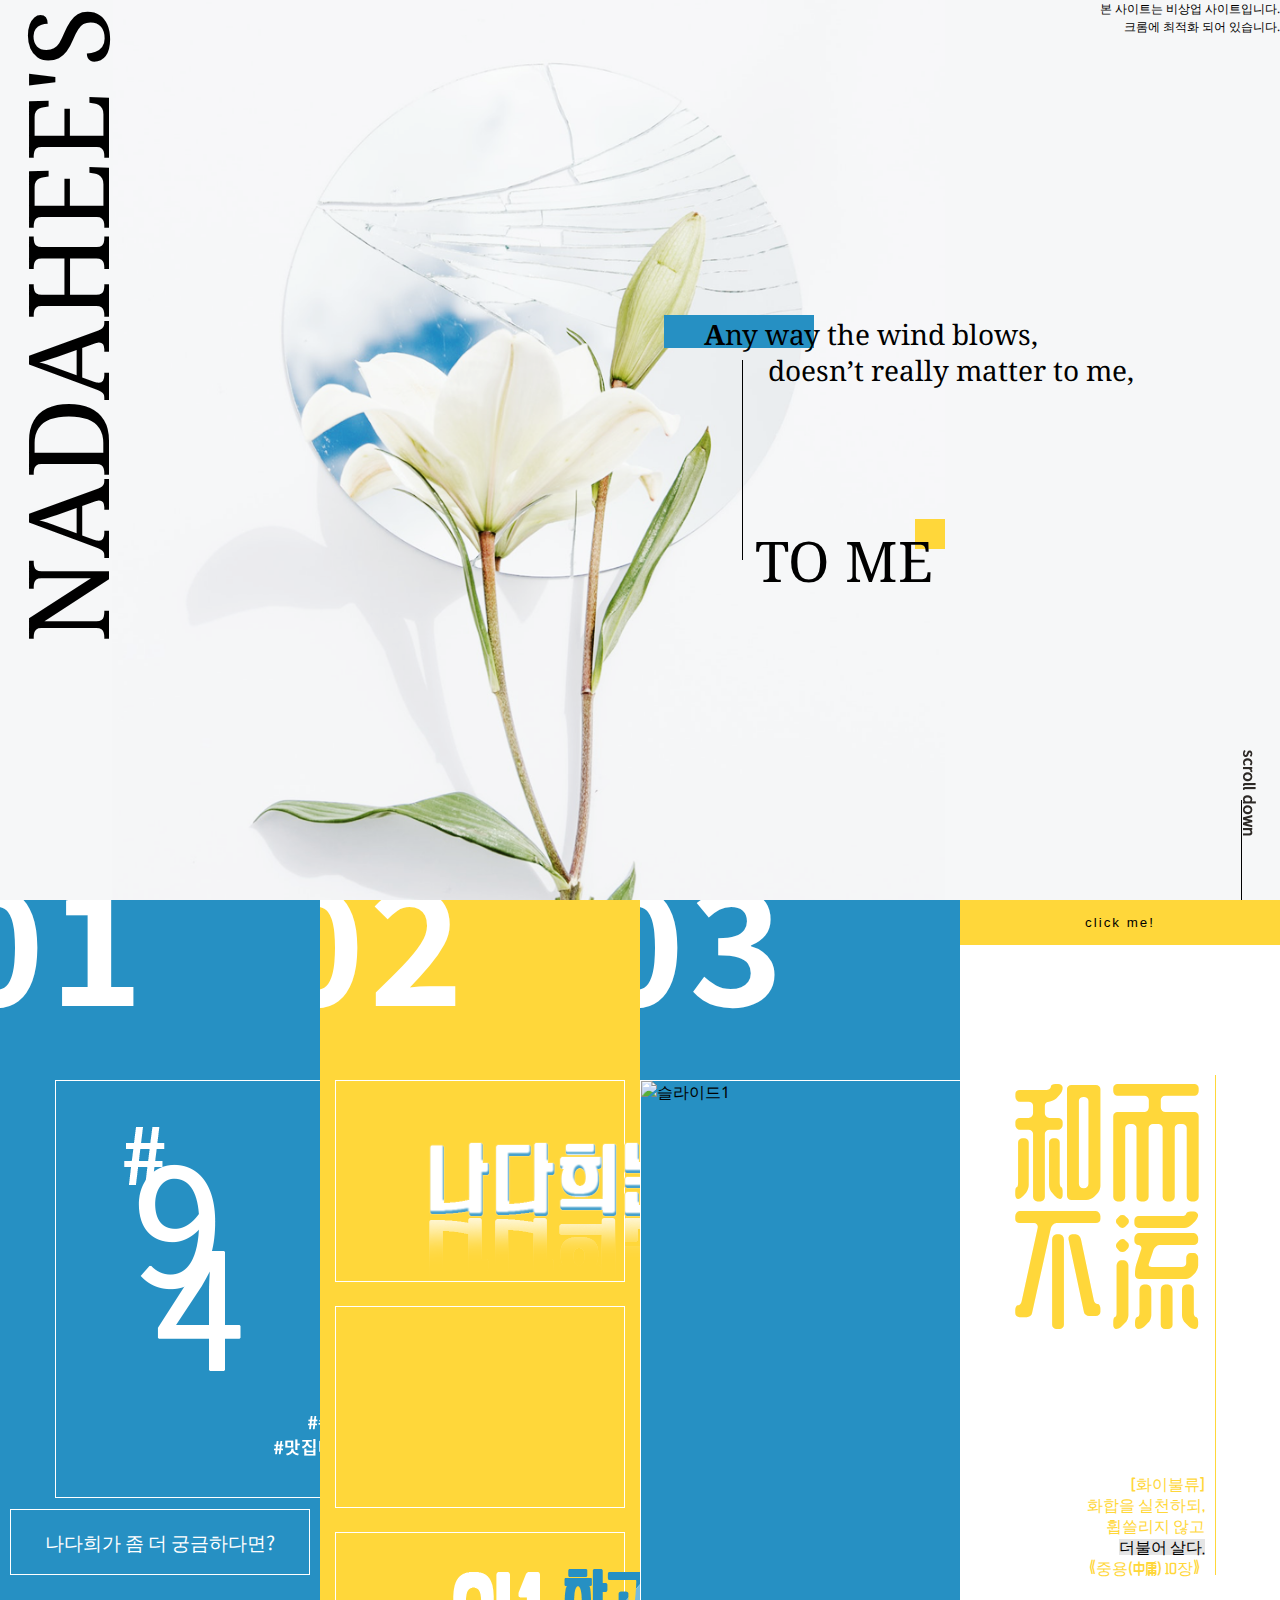
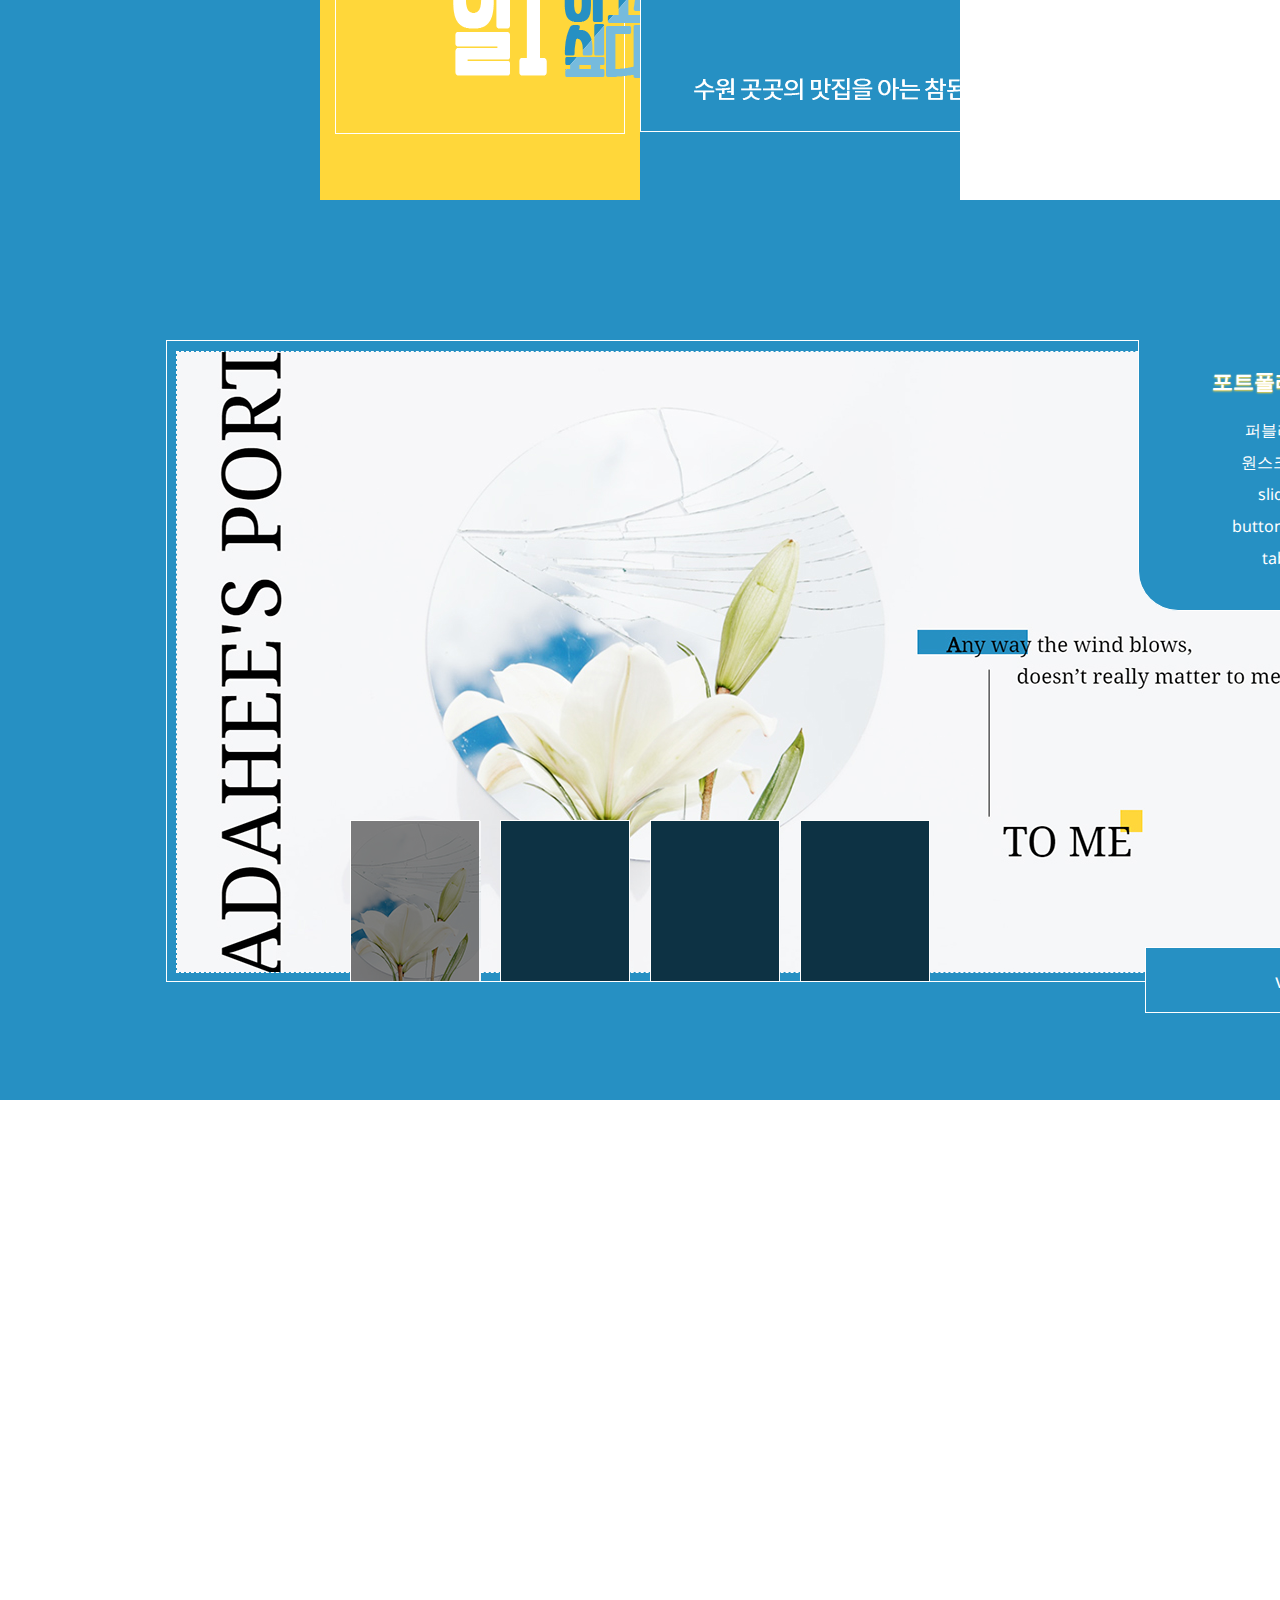
==== portfoliosite/index.html @ df6772e5 "portfoliosite first road" ====
<!DOCTYPE html>
<html lang="en">
<head>
	<meta charset="UTF-8">
	<link rel="stylesheet" href="./css/css.css">
<script type="text/javascript" src="http://code.jquery.com/jquery-1.12.4.min.js"></script>
	<link href="https://fonts.googleapis.com/css?family=Noto+Sans|Noto+Sans+SC|ZCOOL+QingKe+HuangYou|Noto+Serif&display=swap" rel="stylesheet">
	<title>나다희 포트폴리오 사이트 - 크롬최적화 :) </title>
</head>
<body>
	<div id="container">
		<section class="page" id="main">
			<div id="txt1">NADAHEE'S PORTFOLIO SITE</div>
			<div id="txt2"><strong>A</strong>ny way the wind blows,</div>
			<div id="txt3">doesn’t really matter to me,</div>
			<div id="line"></div>
			<div id="txt4">TO ME</div>
			<div id="line2"></div>
			<img id="scrd" src="./images/scrd.png" alt="scrolldown">
			<span>본 사이트는 비상업 사이트입니다.<br>크롬에 최적화 되어 있습니다.</span>
		</section>

		<section class="page" id="sub" style="background:#fff;">
			<div id="gongja"><span>和而不流</span><br><br><p>[화이불류]<br>화합을 실천하되, <br> 휩쓸리지 않고 <br> <mark style="background:rgba(0,0,0,0.1)">더불어 살다.</mark><br>《중용(中庸) 10장》</p></div>
			<section class="form">
				<div id="modal">
					<h1>01</h1>
					<img src="./images/profile.png" alt="나를 소개합니다.">
					<button id="resume">나다희가 좀 더 궁금하다면?</button>
				</div>
			</section>

			<section class="form">
				<div id="modal1">
					<h1>02</h1>
					<div class="formbox">
						<img src="./images/me.png" alt="나의장점1">
					</div>
					<div class="formbox">
					</div>
					<div class="formbox">
						<img src="./images/foryou.png" alt="나의장점3">
					</div>
				</div>
			</section>

			<section class="form">
				<div id="modal2">
					<h1>03</h1>
					<div id="slide_box">
						<ul>
							<li><img src="./images/kakaotalk01.jpg" alt="슬라이드1"></li>
							<li><img src="./images/kakaotalk02.jpg" alt="슬라이드2"></li>
							<li><img src="./images/kakaotalk03.jpg" alt="슬라이드3"></li>
						</ul>
					</div>
					<img id="that" src="./images/likethat.png">
				</div>
			</section>

			<section class="form">
				<div id="modal3" style="display:none;">
					<h1>04</h1>
					<div id="box04">
						<div><img src="./images/future1.png" alt="미래상"></div>
						<div><img src="./images/future2.png" alt="미래상2"></div>
					</div>
				</div>
				<button id="Btn" style="background:#ffd73a">click me!</button>
			</section>

		</section>

		<section class="page" id="sub2" style="background:#2690c3">
			<div id="txt5">PORTFOLIO</div>
			<div id="p_box">
				<div class="tabcontent" id="content1">
					<div class="guidebox">
						<h2>포트폴리오 사이트</h2>
						<span>퍼블리싱 100%</span>
						<span>원스크롤 페이지</span>
						<span>slide script</span>
						<span>button animation</span>
						<span>tab menu</span>
					</div>
					<div class="tc-box" style="background: url(./images/tc-content1.jpg); background-size:cover;">
					</div>
					<button class="viewBtn" onclick="window.open('index.html')">view</button>
				</div>
				<div class="tabcontent" id="content2">
					<div class="guidebox"></div>
					<div class="tc-box">
						rrrr
					</div>
					<button class="viewBtn">view</button>
				</div>
				<div class="tabcontent" id="content3">
					<div class="guidebox"></div>
					<div class="tc-box">
						rrrr
					</div>
					<button class="viewBtn">view</button>
				</div>
				<div class="tabcontent" id="content4">
					<div class="guidebox"></div>
					<div class="tc-box">
						eeee
					</div>
					<button class="viewBtn">view</button>
				</div>
			</div>
			<div id="thumbnail">
				<ul>
					<li class="tabtn" onclick="goTab('content1', this)" id="defaultOpen"><img src="./images/thumnail1.jpg"></li>
					<li class="tabtn" onclick="goTab('content2', this)"></li>
					<li class="tabtn" onclick="goTab('content3', this)"></li>
					<li class="tabtn" onclick="goTab('content4', this)"></li>
				</ul>
			</div>
		</section>
		<section id="last">
			<div id="contact">
				<h3>thank you for watching. :)</h3>
				<p>멋진 제가 되는 날을 기다리며 갈고 닦고 있습니다. <br> 함께 꿈꾸지 않으시겠어요?</p>
				<button>Join US</button>
			</div>
		</section>
	</div>
	<script src="./js/script.js"></script>
</body>
</html>
---- portfoliosite/css/css.css ----
@charset "uft-8"

*{box-sizing: border-box;}
body {
	width: 100%;
	margin:0;
	height:100%;
	padding:0;
	font-family: 'Noto Sans', sans-serif, 나눔고딕;
}

::selection {
	color:white;
}

#container {
	width: 100%;
	height: 330vh;
	margin:0;
	padding:0;
}

.page {
	padding:0;
	margin:0;
	width: 100%;
	height: 100vh;
	position: relative;
}

#main {
	background:url(../images/background.png);
	background-size: cover;
}

div#txt1 {
	width: 100%;
	height: 150px;
	-webkit-transform: rotate(-90deg);
	position: absolute;
	top:-8%;
	left:-45%;
	font-size: 7em;
	font-family: 'Noto serif', sans-serif;
	overflow: hidden;
}

div#txt2, div#txt3, div#txt4 {
	width: 380px;
	font-size: 28px;
	position: absolute;
	z-index: 999;
	font-family: 'Noto serif', sans-serif;
}

div#txt2 {
	top:35%;
	left:55%;
	animation: slideIn 1.5s ease 0.5s forwards;
}

@-webkit-keyframes slideIn {
  0% {
    -webkit-transform: translateX(-50px);
    opacity: 0;
  }
  100% {
    -webkit-transform: translateX(0);
    opacity: 1;
  }
}
@keyframes slideIn {
  0% {
    -webkit-transform: translateX(-50px);
    opacity: 0;
  }
  100% {
    -webkit-transform: translateX(0);
    opacity: 1;
  }
}     

div#txt3 {
	top:39%;
	left:60%;
}

div#txt4 {
	top:58%;
	left:59%;
	font-size: 56px;
}


div#txt2:after {
	content:"";
	display: block;
	width: 150px;
	height: 33px;
	background:#2690c3;
	position: absolute;
	top:0px;
	left:-40px;
	z-index: -1;
}

div#txt4:after {
	content:"";
	display: block;
	width: 30px;
	height: 30px;
	background: #ffd73a;
	position: absolute;
	top:-3px;
	right:50%;
	z-index: -1;
	animation:fade 1.5s linear 0.5s forwards;
}

@keyframes fade {
	from {opacity:0; -webkit-transform: scale(0.5);}
	to {opacity:1; -webkit-transform:scale(1);}
}


div#line {
	width: 1px;
	height: 200px;
	background: #000;
	position: absolute;
	top:40%;
	left:58%;
}

div#line2 {
	width: 1px;
	height: 100px;
	background: #000;
	position: absolute;
	bottom:0;
	right:3%;
}

#scrd {
	position: absolute;
	bottom:60px;
	right:1.5%;
	animation:scrd 1s linear 0.5s infinite;
}

@-webkit-keyframes scrd {
	0%, 100%{}
	50% {-webkit-transform:translateY(10%);}
}

@keyframes scrd {
	0%,100% {}
	50% {transform: translateY(10%);}
}

#main span {
	float:right;
	text-align: right;
	font-size: 12px;
}

/*페이지 1 끝, 2 시작*/

#sub {
   overflow: hidden;
}

#gongja {
	position: absolute;
	bottom:25%;
	right:5%;
	width:200px;
	height: 500px;
	border-right:1px solid #ffd73a;
	font-family: 'ZCOOL QingKe HuangYou', 나눔고딕;
	font-size: 8em;
	text-align: right;
	padding:0 10px;
	color:#ffd73a;
}

#gongja p {
	font-size: 16px;
}

.form {
   width: 25%;
   height: 100%;
   float:left;
   overflow: hidden;
}

#modal, #modal1, #modal2, #modal3 {
   width: 100%;
   height: 100%;
   position: relative;
 }

 #modal3 {
 	height: 95%;
 }

#modal, #modal2 {
	background:#2690c3;
}

#modal1, #modal3 {
	background:#ffd73a;
}

#modal:hover, #modal2:hover{
	background: url(../images/noise1.png);
	background-size: cover;
}

.form #Btn {
   width: 100%;
   height: 5%;
   outline: none;
   border:none;
   transition: 0.5s;
   letter-spacing: 2px;
   text-align: center;
}

h1 {
	font-size: 160px;
	padding:0;
	margin:0;
	position: absolute;
	top:-80px;
	left:-50px;
	color:#fff;
	font-family: 'Noto Sans SC';
	letter-spacing: 5px;
}

button#resume {
	width: 300px;
	height: 66px;
	border:1px solid #fff;
	background: transparent;
	outline:none;
	font-family: 'Noto Sans SC';
	font-size: 1.2em;
	font-weight: 400;
	color:#fff;
	position: absolute;
	bottom:25%;
	left:50%;
	transform: translate(-50%);
	z-index: 999;
	overflow: hidden;
}

button#resume:before {
	content:"";
	display: block;
	width: 0px;
	height: 66px;
	background: #ffd73a;
	transform: skew(15deg);
	position: absolute;
	top:0;
	left:-10px;
	z-index: -999;
}

button#resume:after {
	content:"";
	display: block;
	width: 33px;
	height: 33px;
	background: #ffd73a;
	border-radius: 50%;
	position: absolute;
	top:30%;
	left:45%;
	z-index: -999;
	opacity: 0;
}

button#resume:hover {
	border:0;
	text-shadow: 0px 0px 3px gray;
}

button#resume:hover:after {
	transition: 1.5s;
	border-radius: 50%;
	transform: scale(1.3);
	opacity: 0.5;
	filter:blur(2px);
}

#modal1 .formbox {
	width: 90%;
	height: 200px;
	border:1px solid #fff;
	position: relative;
	top:180px;
	margin:0 auto;
	margin-bottom:24px;
	transform-style: preserve-3d;
	transform:rotateZ(0deg);
}

#modal2 #that {
	margin-bottom:-45%;
	margin-left:20px;
}


#modal2 #slide_box{
	width: 430px;
	height: 650px;
	position: relative;
	top:180px;
	margin:0 auto;
	border:1px solid #fff;
	overflow: hidden;
}

#slide_box ul {
	position: relative;
	margin:0;
	padding:0;
	list-style: none;
	width: 1290px;
}

#slide_box ul li {
	display: block;
	float:left;
	margin:0;
	width: 430px;
}

#box04 {
	width: 430px;
	height: 650px;
	position: relative;
	top:180px;
	margin:0 auto;
	border:1px solid #fff;
	overflow: hidden;
}

#box04 div:nth-child(1) {
	position: absolute;
	right:-100%;
	top:-5%;
	animation:rightup 1.5s linear forwards;
	opacity: 0.2;
}

@keyframes rightup {
	to{
		right:-20%;
		opacity: 0.7;
	}
}

#box04 div:nth-child(2) {
	position: absolute;
	bottom:13%;
	left:5%;
	width: 430px;
	height: 200px;
	background: rgba(255,255,255,0.2);
	transform: skew(-16deg);
}

/*페이지 2 끝, 페이지 3 시작*/

#sub2 {
	position: relative;
}

div#txt5 {
	position: absolute;
	top:5%;
	left:0%;
	width: 650px;
	height: 150px;
	display: block;
	font-size: 7em;
	font-family: 'Noto serif', sans-serif;
	opacity: 0;
}

.activetxt {
	animation:leftup 1s ;
}

#p_box {
	position: relative;
	top:140px;
	left:13%;
	width: 1420px;
	height: 640px;
	border: 1px solid #fff;
}

#p_box .tabcontent {
	width: 1400px;
	height: 620px;
	background:transparent;
	display: none;
	text-align: center;
	margin:10px auto;
	border:1px dashed #fff;
}

.tc-box {
	position: relative;
	width: 100%;
	height: 100%;
	background: rgba(255,255,255,0.5);
	margin:0 auto;

}

.guidebox {
	position: absolute;
	right:9%;
	top:-1px;
	width:300px;
	height: 250px;
	background: #2690c3;
	border:1px solid #fff;
	border-top:0;
	border-radius: 0 0 40px 40px;
	z-index: 1;
	padding:10px;
}


.guidebox h2 {
	font-size: 21px;
	text-shadow: 0 1px 2px #ffd73a;
	color:#fff;
}

.guidebox span {
	display: block;
	line-height: 2;
	color:#fff;
}

.guidebox span:hover {
	color:#ffd73a;
	cursor:pointer;
}

#thumbnail {
	position: absolute;
	left:340px;
	bottom:105px;
	width:610px;
	height:190px;
}

#thumbnail ul {
	list-style: none;
	margin:0;
	padding:0;
}

#thumbnail ul li {
	width: 21%;
	height: 160px;
	float:left;
	border:1px solid #fff;
	background: #1b6589;
	margin:15px 10px;
	transition: 0.5s;
	position: relative;
}

#thumbnail ul li:after {
	content:"";
	position: absolute;
	top:0;
	left:0;
	width: 100%;
	height: 100%;
	background: #000;
	opacity: 0.5;
}

#thumbnail ul li:hover {
	transform: translateY(-20px) scale(1.1);
}

#thumbnail ul li:hover:after {
	opacity: 0;
}

.viewBtn {
	position: absolute;
	right:10%;
	bottom:-5%;
	width: 300px;
	height: 66px;
	border:1px solid #fff;
	background: #2690c3;
	outline: none;
	font-family: 'Noto Sans SC';
	font-size: 1.2em;
	font-weight: 400;
	color:#fff;
	overflow:hidden;
	z-index: 1;
}

.viewBtn:before {
    content: "";
    width: 430px;
    height: 430px;
    transform: rotate(65deg);
    border-top: 1px solid #ffd73a;
    position: absolute;
    top: 100px;
    left: -430px;
    z-index: -1;
    transition: 0.5s;
}

.viewBtn:hover:before {
	border-top:600px solid #ffd73a;
	transform-origin: center;
	height: 835px;
	top:-400px;
	right:0;
}



/*마지막 페이지*/

#last {
	width: 100%;
	height: 450px;
	margin-top:120px;
	position: relative;
	overflow: hidden;
}

#last #contact {
	position: absolute;
	left:50%;
	top:-100%;
	width:30%;
	height:200px;
	transform: translate(-50%);
	background: #ffd73a;
	z-index: 1;
	text-align: center;
	line-height: 2;
	font-size: 12px;
	opacity: 0;
}

#contact:after {
	content:"";
	display: block;
	width:100%;
	height:280px;
	border:1px solid #ffd73a;
	position: absolute;
	left:15%;
	top:-20%;
	z-index: -999;
}

#contact button {
	width:300px;
	height: 66px;
	border:1px solid #000;
	background: transparent;
	font-family: 'sans-serif'
	font-size:21px;
	outline: none;
	position: relative;
	z-index: 1;
	color:#000;
	overflow: hidden;
}

#contact button:after {
	content: "";
	display: none;
	width:300px;
	height:66px;
	background: #000;
	position: absolute;
	top:0;
	left:0;
	z-index: -1;
}

#contact button:hover {
	color:#fff;
}

#contact button:hover:after {
	display: block;
}
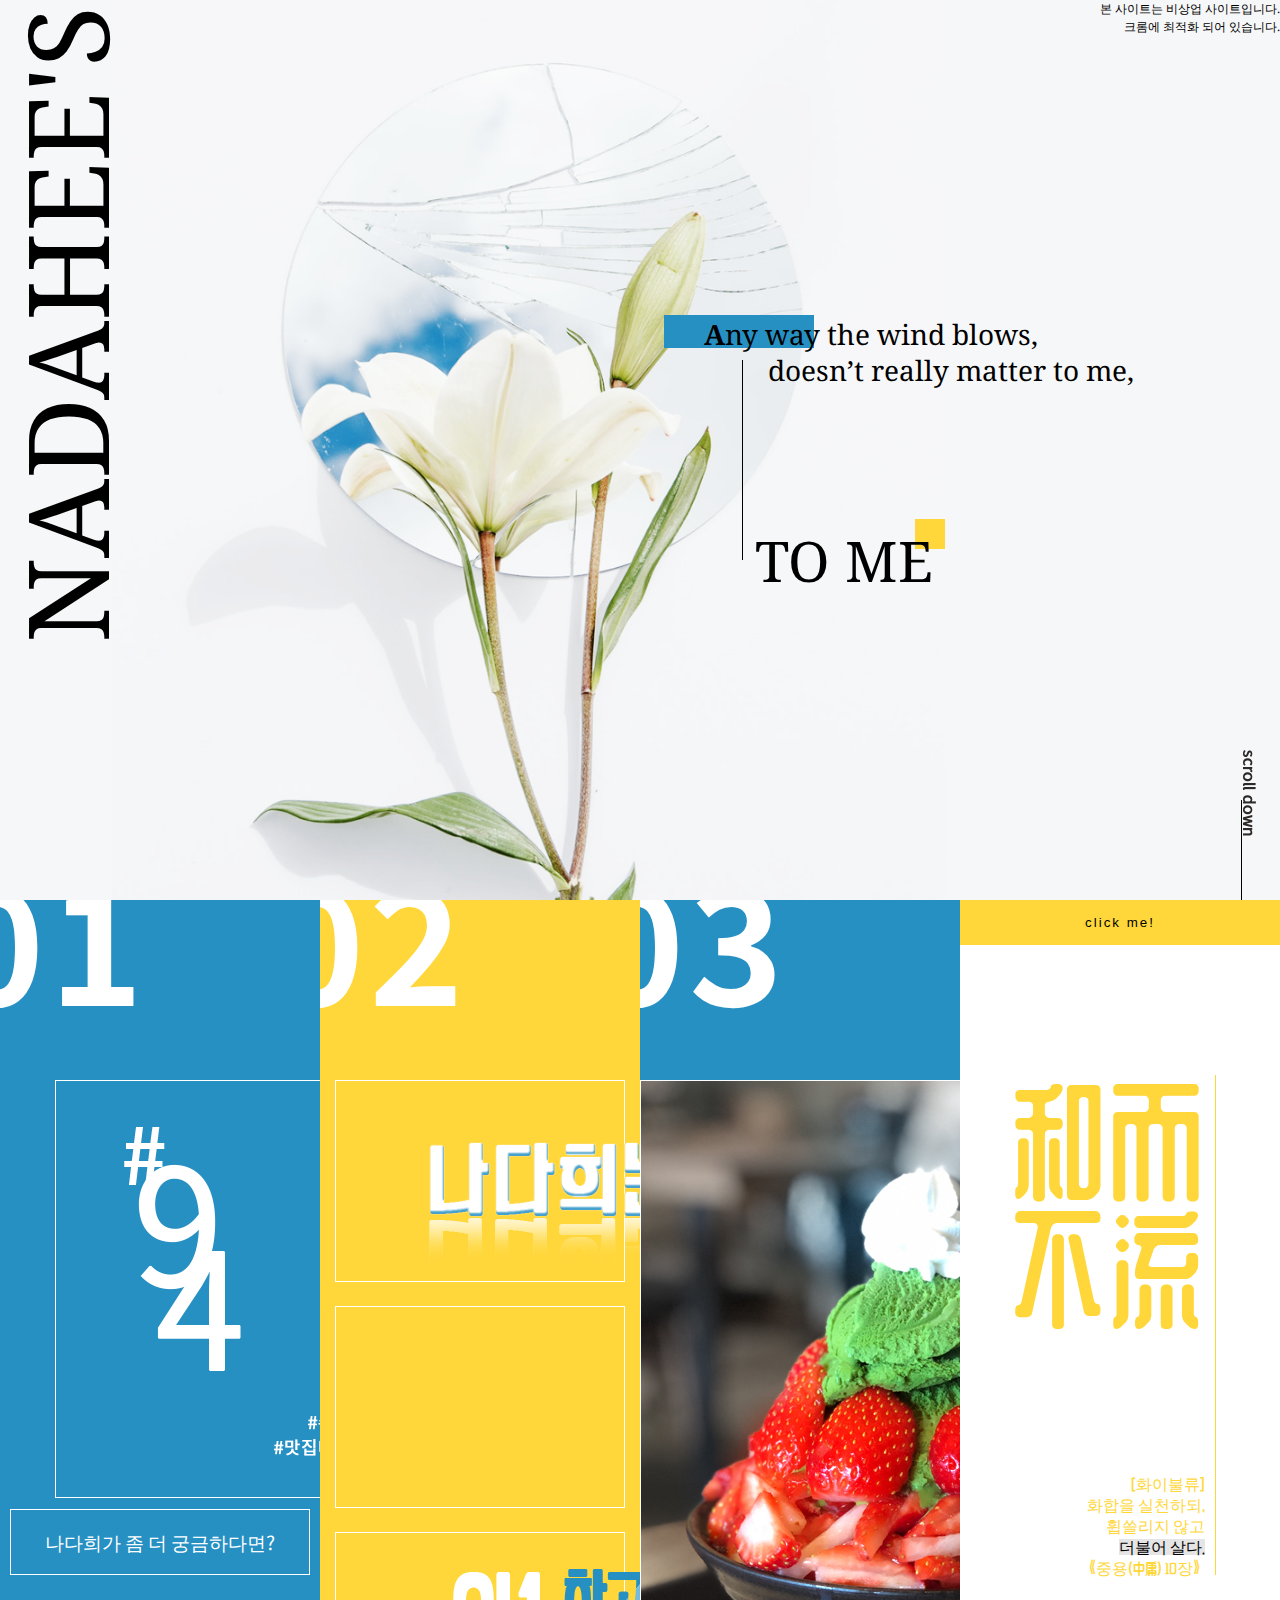
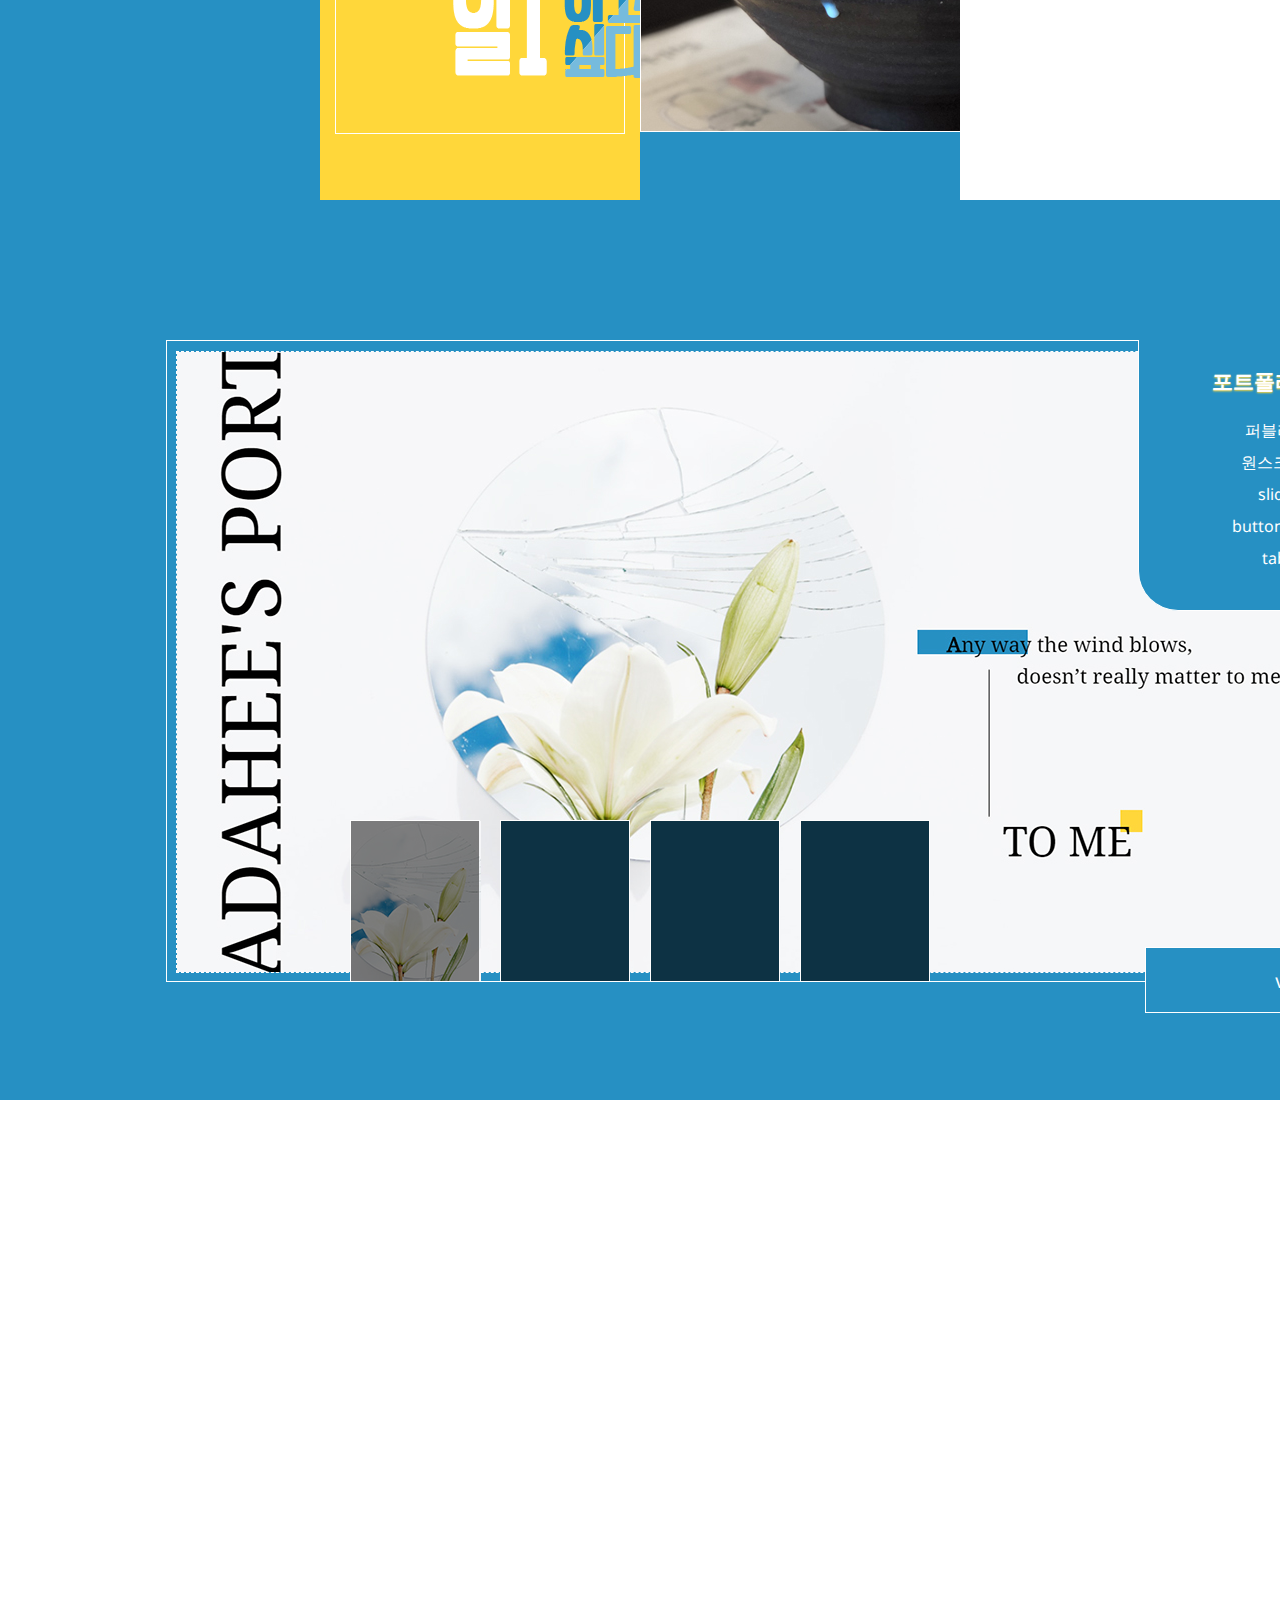
==== commit 6ff2c2f8: "Link Edit" ====
--- a/portfoliosite/index.html
+++ b/portfoliosite/index.html
@@ -1,12 +1,16 @@
 <!DOCTYPE html>
 <html lang="en">
+
 <head>
 	<meta charset="UTF-8">
-	<link rel="stylesheet" href="./css/css.css">
-<script type="text/javascript" src="http://code.jquery.com/jquery-1.12.4.min.js"></script>
-	<link href="https://fonts.googleapis.com/css?family=Noto+Sans|Noto+Sans+SC|ZCOOL+QingKe+HuangYou|Noto+Serif&display=swap" rel="stylesheet">
+	<link rel="stylesheet" href="/portfoliosite/css/css.css">
+	<script type="text/javascript" src="http://code.jquery.com/jquery-1.12.4.min.js"></script>
+	<link
+		href="https://fonts.googleapis.com/css?family=Noto+Sans|Noto+Sans+SC|ZCOOL+QingKe+HuangYou|Noto+Serif&display=swap"
+		rel="stylesheet">
 	<title>나다희 포트폴리오 사이트 - 크롬최적화 :) </title>
 </head>
+
 <body>
 	<div id="container">
 		<section class="page" id="main">
@@ -16,16 +20,19 @@
 			<div id="line"></div>
 			<div id="txt4">TO ME</div>
 			<div id="line2"></div>
-			<img id="scrd" src="./images/scrd.png" alt="scrolldown">
+			<img id="scrd" src="/portfoliosite/images/scrd.png" alt="scrolldown">
 			<span>본 사이트는 비상업 사이트입니다.<br>크롬에 최적화 되어 있습니다.</span>
 		</section>
 
 		<section class="page" id="sub" style="background:#fff;">
-			<div id="gongja"><span>和而不流</span><br><br><p>[화이불류]<br>화합을 실천하되, <br> 휩쓸리지 않고 <br> <mark style="background:rgba(0,0,0,0.1)">더불어 살다.</mark><br>《중용(中庸) 10장》</p></div>
+			<div id="gongja"><span>和而不流</span><br><br>
+				<p>[화이불류]<br>화합을 실천하되, <br> 휩쓸리지 않고 <br> <mark style="background:rgba(0,0,0,0.1)">더불어
+						살다.</mark><br>《중용(中庸) 10장》</p>
+			</div>
 			<section class="form">
 				<div id="modal">
 					<h1>01</h1>
-					<img src="./images/profile.png" alt="나를 소개합니다.">
+					<img src="/portfoliosite/images/profile.png" alt="나를 소개합니다.">
 					<button id="resume">나다희가 좀 더 궁금하다면?</button>
 				</div>
 			</section>
@@ -34,12 +41,12 @@
 				<div id="modal1">
 					<h1>02</h1>
 					<div class="formbox">
-						<img src="./images/me.png" alt="나의장점1">
+						<img src="/portfoliosite/images/me.png" alt="나의장점1">
 					</div>
 					<div class="formbox">
 					</div>
 					<div class="formbox">
-						<img src="./images/foryou.png" alt="나의장점3">
+						<img src="/portfoliosite/images/foryou.png" alt="나의장점3">
 					</div>
 				</div>
 			</section>
@@ -49,12 +56,12 @@
 					<h1>03</h1>
 					<div id="slide_box">
 						<ul>
-							<li><img src="./images/kakaotalk01.jpg" alt="슬라이드1"></li>
-							<li><img src="./images/kakaotalk02.jpg" alt="슬라이드2"></li>
-							<li><img src="./images/kakaotalk03.jpg" alt="슬라이드3"></li>
+							<li><img src="/portfoliosite/images/KakaoTalk01.jpg" alt="슬라이드1"></li>
+							<li><img src="/portfoliosite/images/KakaoTalk02.jpg" alt="슬라이드2"></li>
+							<li><img src="/portfoliosite/images/KakaoTalk03.jpg" alt="슬라이드3"></li>
 						</ul>
 					</div>
-					<img id="that" src="./images/likethat.png">
+					<img id="that" src="/portfoliosite/images/likethat.png">
 				</div>
 			</section>
 
@@ -62,8 +69,8 @@
 				<div id="modal3" style="display:none;">
 					<h1>04</h1>
 					<div id="box04">
-						<div><img src="./images/future1.png" alt="미래상"></div>
-						<div><img src="./images/future2.png" alt="미래상2"></div>
+						<div><img src="/portfoliosite/images/future1.png" alt="미래상"></div>
+						<div><img src="/portfoliosite/images/future2.png" alt="미래상2"></div>
 					</div>
 				</div>
 				<button id="Btn" style="background:#ffd73a">click me!</button>
@@ -83,7 +90,7 @@
 						<span>button animation</span>
 						<span>tab menu</span>
 					</div>
-					<div class="tc-box" style="background: url(./images/tc-content1.jpg); background-size:cover;">
+					<div class="tc-box" style="background: url(images/tc-content1.jpg); background-size:cover;">
 					</div>
 					<button class="viewBtn" onclick="window.open('index.html')">view</button>
 				</div>
@@ -111,7 +118,8 @@
 			</div>
 			<div id="thumbnail">
 				<ul>
-					<li class="tabtn" onclick="goTab('content1', this)" id="defaultOpen"><img src="./images/thumnail1.jpg"></li>
+					<li class="tabtn" onclick="goTab('content1', this)" id="defaultOpen"><img
+							src="/portfoliosite/images/thumnail1.jpg"></li>
 					<li class="tabtn" onclick="goTab('content2', this)"></li>
 					<li class="tabtn" onclick="goTab('content3', this)"></li>
 					<li class="tabtn" onclick="goTab('content4', this)"></li>
@@ -126,6 +134,7 @@
 			</div>
 		</section>
 	</div>
-	<script src="./js/script.js"></script>
+	<script src="/portfoliosite/js/script.js"></script>
 </body>
+
 </html>